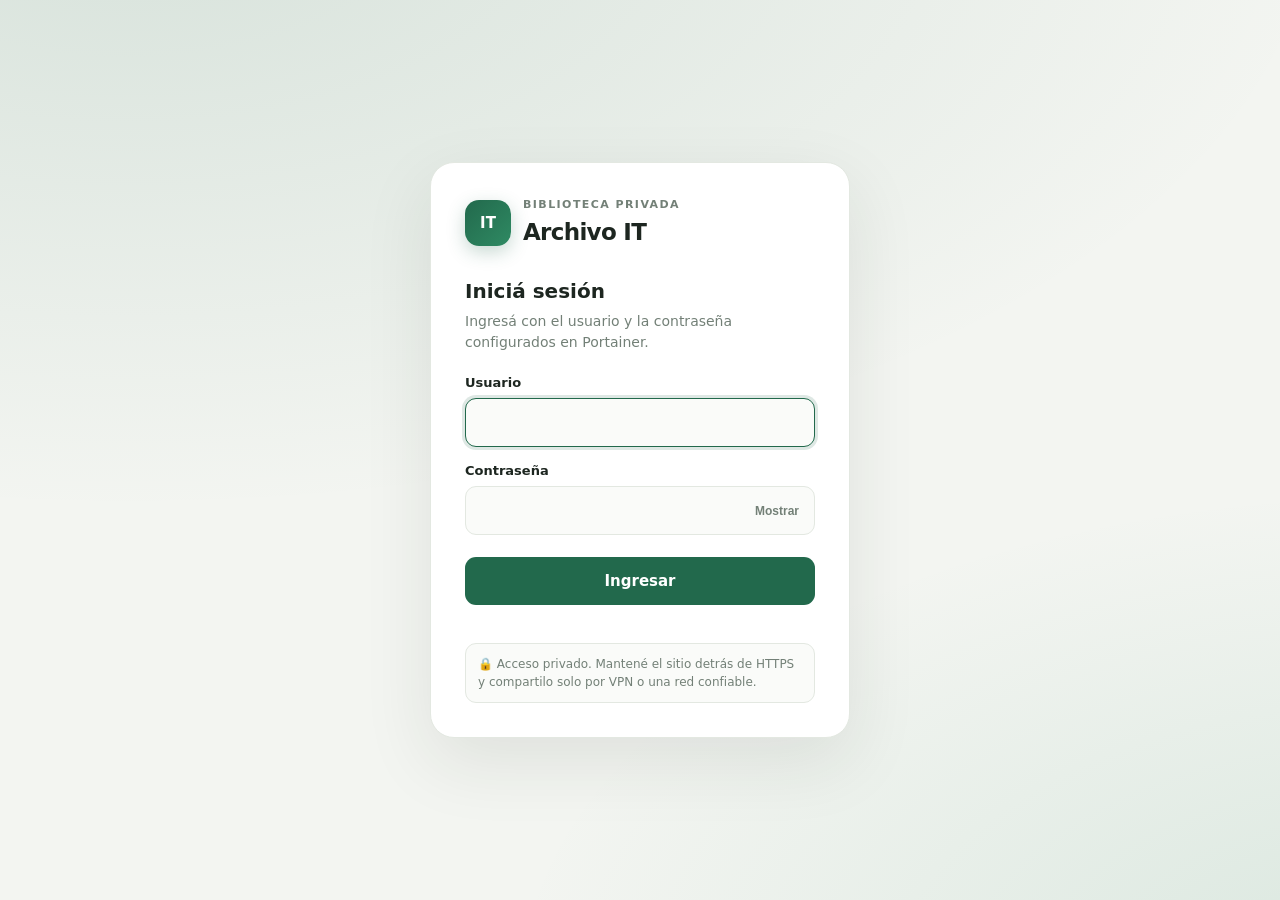
==== public/login.html @ 6c22e68b "Add files via upload" ====
<!doctype html><html lang="es"><head><meta charset="utf-8"><meta name="viewport" content="width=device-width,initial-scale=1"><meta name="color-scheme" content="light dark"><title>Archivo IT · Ingresar</title>
<script>(()=>{const t=localStorage.getItem('aitTheme');document.documentElement.dataset.theme=t||(matchMedia('(prefers-color-scheme: dark)').matches?'dark':'light')})()</script>
<style>
:root{--bg:#f3f5f1;--paper:#fff;--ink:#1d2620;--muted:#738077;--line:#e3e8e1;--field:#fafbf9;--green:#22694c;--green2:#2f8a63;--ring:0 0 0 3px #22694c26;--err:#ad3a2f}
[data-theme=dark]{--bg:#0f1512;--paper:#161e1a;--ink:#e6ece8;--muted:#8d9a92;--line:#27322c;--field:#1b2420;--green:#4fbf8b;--green2:#6fd3a3;--ring:0 0 0 3px #4fbf8b33;--err:#ff8f86}
*{box-sizing:border-box}html{background:var(--bg)}body{margin:0;min-height:100vh;background-attachment:fixed!important;display:grid;place-items:center;background:radial-gradient(1200px 600px at 10% -10%,#22694c22,transparent),radial-gradient(900px 500px at 110% 110%,#2f8a6322,transparent),var(--bg);color:var(--ink);font:15px/1.5 "Segoe UI",system-ui,-apple-system,Arial,sans-serif}
.card{width:min(420px,calc(100% - 32px));padding:34px;background:var(--paper);border:1px solid var(--line);border-radius:24px;box-shadow:0 24px 70px #1d262018;}
.brand{display:flex;gap:12px;align-items:center;margin-bottom:26px}.logo{height:46px;width:46px;display:grid;place-items:center;color:#fff;background:linear-gradient(135deg,var(--green),var(--green2));border-radius:14px;font-weight:800;box-shadow:0 6px 18px #22694c40}.eyebrow{font-size:11px;letter-spacing:.13em;text-transform:uppercase;color:var(--muted);font-weight:700}.brand h1{font-size:23px;margin:2px 0 0;letter-spacing:-.03em}
.card h2{font-size:20px;margin:0 0 5px}.card p{color:var(--muted);margin:0 0 20px;font-size:14px}
label{display:block;font-size:13px;font-weight:650;margin:14px 0 6px}.field{position:relative}
input{width:100%;padding:12px 13px;border:1.5px solid var(--line);border-radius:11px;font:inherit;color:inherit;background:var(--field);outline:none;transition:border-color .15s,box-shadow .15s}input:focus{border-color:var(--green);box-shadow:var(--ring)}
.toggle{position:absolute;right:8px;top:50%;transform:translateY(-50%);border:0;background:transparent;color:var(--muted);font-size:12px;font-weight:650;padding:6px 8px;border-radius:7px;cursor:pointer}.toggle:hover{color:var(--green)}
.caps{font-size:12px;color:#b07a00;margin-top:6px}
button.go{width:100%;padding:13px;border:0;border-radius:11px;background:var(--green);color:#fff;font:inherit;font-weight:700;cursor:pointer;margin-top:22px;transition:transform .12s}[data-theme=dark] button.go{color:#0d1a13}button.go:hover{transform:translateY(-1px)}button.go:disabled{opacity:.65;transform:none}
#msg{min-height:20px;color:var(--err);font-size:13px;margin-top:10px}.private{font-size:12px;color:var(--muted);background:var(--field);border:1px solid var(--line);border-radius:11px;padding:11px 12px;margin-top:8px}.hidden{display:none}
</style></head><body><main class="card"><div class="brand"><div class="logo">IT</div><div><div class="eyebrow">Biblioteca privada</div><h1>Archivo IT</h1></div></div><h2>Iniciá sesión</h2><p>Ingresá con el usuario y la contraseña configurados en Portainer.</p><form id="form"><label for="username">Usuario</label><input id="username" name="username" autocomplete="username" required autofocus><label for="password">Contraseña</label><div class="field"><input id="password" name="password" type="password" autocomplete="current-password" required style="padding-right:74px"><button type="button" class="toggle" id="toggle" aria-label="Mostrar contraseña">Mostrar</button></div><div id="caps" class="caps hidden">⇪ Bloq Mayús está activado</div><button class="go" type="submit">Ingresar</button><div id="msg" role="status"></div></form><div class="private">🔒 Acceso privado. Mantené el sitio detrás de HTTPS y compartilo solo por VPN o una red confiable.</div></main><script>
const pw=document.querySelector('#password');document.querySelector('#toggle').onclick=e=>{const show=pw.type==='password';pw.type=show?'text':'password';e.target.textContent=show?'Ocultar':'Mostrar';pw.focus()};
pw.addEventListener('keyup',e=>document.querySelector('#caps').classList.toggle('hidden',!(e.getModifierState&&e.getModifierState('CapsLock'))));
document.querySelector('#form').addEventListener('submit',async e=>{e.preventDefault();let b=e.target.querySelector('button.go'),msg=document.querySelector('#msg');b.disabled=true;b.textContent='Verificando…';msg.textContent='';try{let r=await fetch('/api/login',{method:'POST',headers:{'Content-Type':'application/json'},body:JSON.stringify({username:e.target.username.value,password:e.target.password.value})});let d=await r.json().catch(()=>({}));if(r.status===429)throw Error('Demasiados intentos. Esperá unos minutos y volvé a probar.');if(!r.ok)throw Error(d.error||'No se pudo ingresar.');location.href='/'+location.search}catch(err){msg.textContent=err.message;pw.select()}finally{b.disabled=false;b.textContent='Ingresar'}});
</script></body></html>
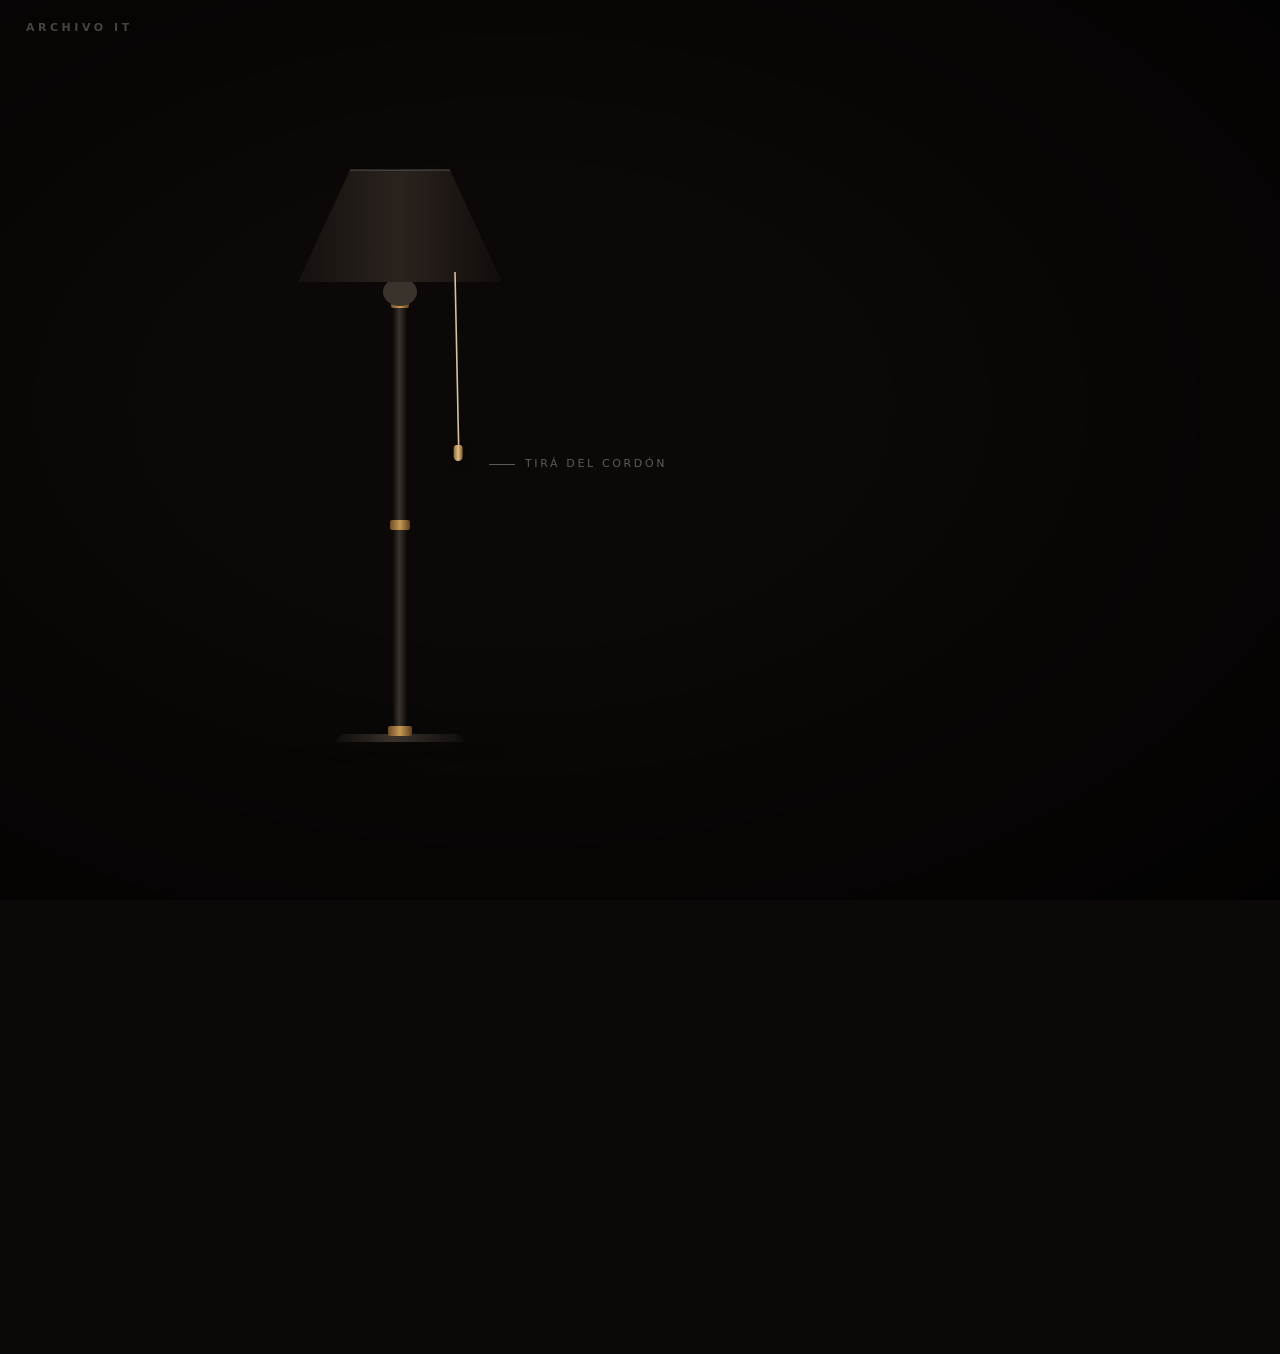
==== commit 0b575f71: "Add files via upload" ====
--- a/public/login.html
+++ b/public/login.html
@@ -1,20 +1,145 @@
-<!doctype html><html lang="es"><head><meta charset="utf-8"><meta name="viewport" content="width=device-width,initial-scale=1"><meta name="color-scheme" content="light dark"><title>Archivo IT · Ingresar</title>
-<script>(()=>{const t=localStorage.getItem('aitTheme');document.documentElement.dataset.theme=t||(matchMedia('(prefers-color-scheme: dark)').matches?'dark':'light')})()</script>
-<style>
-:root{--bg:#f3f5f1;--paper:#fff;--ink:#1d2620;--muted:#738077;--line:#e3e8e1;--field:#fafbf9;--green:#22694c;--green2:#2f8a63;--ring:0 0 0 3px #22694c26;--err:#ad3a2f}
-[data-theme=dark]{--bg:#0f1512;--paper:#161e1a;--ink:#e6ece8;--muted:#8d9a92;--line:#27322c;--field:#1b2420;--green:#4fbf8b;--green2:#6fd3a3;--ring:0 0 0 3px #4fbf8b33;--err:#ff8f86}
-*{box-sizing:border-box}html{background:var(--bg)}body{margin:0;min-height:100vh;background-attachment:fixed!important;display:grid;place-items:center;background:radial-gradient(1200px 600px at 10% -10%,#22694c22,transparent),radial-gradient(900px 500px at 110% 110%,#2f8a6322,transparent),var(--bg);color:var(--ink);font:15px/1.5 "Segoe UI",system-ui,-apple-system,Arial,sans-serif}
-.card{width:min(420px,calc(100% - 32px));padding:34px;background:var(--paper);border:1px solid var(--line);border-radius:24px;box-shadow:0 24px 70px #1d262018;}
-.brand{display:flex;gap:12px;align-items:center;margin-bottom:26px}.logo{height:46px;width:46px;display:grid;place-items:center;color:#fff;background:linear-gradient(135deg,var(--green),var(--green2));border-radius:14px;font-weight:800;box-shadow:0 6px 18px #22694c40}.eyebrow{font-size:11px;letter-spacing:.13em;text-transform:uppercase;color:var(--muted);font-weight:700}.brand h1{font-size:23px;margin:2px 0 0;letter-spacing:-.03em}
-.card h2{font-size:20px;margin:0 0 5px}.card p{color:var(--muted);margin:0 0 20px;font-size:14px}
-label{display:block;font-size:13px;font-weight:650;margin:14px 0 6px}.field{position:relative}
-input{width:100%;padding:12px 13px;border:1.5px solid var(--line);border-radius:11px;font:inherit;color:inherit;background:var(--field);outline:none;transition:border-color .15s,box-shadow .15s}input:focus{border-color:var(--green);box-shadow:var(--ring)}
-.toggle{position:absolute;right:8px;top:50%;transform:translateY(-50%);border:0;background:transparent;color:var(--muted);font-size:12px;font-weight:650;padding:6px 8px;border-radius:7px;cursor:pointer}.toggle:hover{color:var(--green)}
-.caps{font-size:12px;color:#b07a00;margin-top:6px}
-button.go{width:100%;padding:13px;border:0;border-radius:11px;background:var(--green);color:#fff;font:inherit;font-weight:700;cursor:pointer;margin-top:22px;transition:transform .12s}[data-theme=dark] button.go{color:#0d1a13}button.go:hover{transform:translateY(-1px)}button.go:disabled{opacity:.65;transform:none}
-#msg{min-height:20px;color:var(--err);font-size:13px;margin-top:10px}.private{font-size:12px;color:var(--muted);background:var(--field);border:1px solid var(--line);border-radius:11px;padding:11px 12px;margin-top:8px}.hidden{display:none}
-</style></head><body><main class="card"><div class="brand"><div class="logo">IT</div><div><div class="eyebrow">Biblioteca privada</div><h1>Archivo IT</h1></div></div><h2>Iniciá sesión</h2><p>Ingresá con el usuario y la contraseña configurados en Portainer.</p><form id="form"><label for="username">Usuario</label><input id="username" name="username" autocomplete="username" required autofocus><label for="password">Contraseña</label><div class="field"><input id="password" name="password" type="password" autocomplete="current-password" required style="padding-right:74px"><button type="button" class="toggle" id="toggle" aria-label="Mostrar contraseña">Mostrar</button></div><div id="caps" class="caps hidden">⇪ Bloq Mayús está activado</div><button class="go" type="submit">Ingresar</button><div id="msg" role="status"></div></form><div class="private">🔒 Acceso privado. Mantené el sitio detrás de HTTPS y compartilo solo por VPN o una red confiable.</div></main><script>
-const pw=document.querySelector('#password');document.querySelector('#toggle').onclick=e=>{const show=pw.type==='password';pw.type=show?'text':'password';e.target.textContent=show?'Ocultar':'Mostrar';pw.focus()};
-pw.addEventListener('keyup',e=>document.querySelector('#caps').classList.toggle('hidden',!(e.getModifierState&&e.getModifierState('CapsLock'))));
-document.querySelector('#form').addEventListener('submit',async e=>{e.preventDefault();let b=e.target.querySelector('button.go'),msg=document.querySelector('#msg');b.disabled=true;b.textContent='Verificando…';msg.textContent='';try{let r=await fetch('/api/login',{method:'POST',headers:{'Content-Type':'application/json'},body:JSON.stringify({username:e.target.username.value,password:e.target.password.value})});let d=await r.json().catch(()=>({}));if(r.status===429)throw Error('Demasiados intentos. Esperá unos minutos y volvé a probar.');if(!r.ok)throw Error(d.error||'No se pudo ingresar.');location.href='/'+location.search}catch(err){msg.textContent=err.message;pw.select()}finally{b.disabled=false;b.textContent='Ingresar'}});
-</script></body></html>
+<!doctype html><html lang="es"><head><meta charset="utf-8"><meta name="viewport" content="width=device-width,initial-scale=1"><meta name="color-scheme" content="dark"><title>Archivo IT · Ingresar</title>
+<style>
+:root{--bg:#0b0807;--ink:#f3e9dc;--muted:#9a8b7b;--line:#ffffff14;--field:#ffffff08;--amber:#f2a65a;--amber2:#ffcf8a;--err:#ff9d8f;--ring:0 0 0 3px #f2a65a33;--warm:0}
+*{box-sizing:border-box}html,body{height:100%}
+body{margin:0;min-height:100vh;overflow-x:hidden;color:var(--ink);background:var(--bg);font:15px/1.5 "Segoe UI",system-ui,-apple-system,Arial,sans-serif;-webkit-font-smoothing:antialiased}
+/* Habitación: se calienta cuando la lámpara se enciende */
+.room{position:fixed;inset:0;pointer-events:none;background:radial-gradient(900px 700px at 26% 30%,#6b3c1a,transparent 70%),radial-gradient(1200px 500px at 30% 100%,#3a2010,transparent 70%),linear-gradient(#1a100b,#0b0807);opacity:0;transition:opacity 1.1s ease}
+body.on .room{opacity:1}
+.vignette{position:fixed;inset:0;pointer-events:none;background:radial-gradient(ellipse at 40% 45%,transparent 35%,#000a 100%)}
+.studio{position:fixed;top:20px;left:26px;font-size:11px;letter-spacing:.32em;text-transform:uppercase;color:#ffffff40;font-weight:600;z-index:3}
+.scene{position:relative;z-index:2;min-height:100vh;display:grid;grid-template-columns:1fr minmax(320px,440px);align-items:center;gap:40px;max-width:1180px;margin:auto;padding:40px 48px}
+/* Lámpara */
+.lampwrap{position:relative;height:min(640px,86vh);display:flex;justify-content:center}
+.lamp{position:relative;height:100%;aspect-ratio:300/640}
+.lamp svg{position:absolute;inset:0;width:100%;height:100%;overflow:visible}
+.cone{position:absolute;left:50%;top:22.5%;width:1500px;height:120vh;transform:translateX(-50%);clip-path:polygon(47% 0,53% 0,100% 82%,0 82%);background:linear-gradient(#ffc27a55,#ffb26a22 40%,transparent 80%);opacity:0;transition:opacity .9s ease;pointer-events:none;filter:blur(2px)}
+body.on .cone{opacity:1}
+.shade-glow{opacity:0;transition:opacity .6s ease}body.on .shade-glow{opacity:1}
+.shade-dark{transition:opacity .6s ease}body.on .shade-dark{opacity:0}
+.bulb{fill:#3a332c;transition:fill .4s ease,filter .4s ease}body.on .bulb{fill:#fff1cf;filter:drop-shadow(0 0 14px #ffd28a) drop-shadow(0 0 40px #ffb366)}
+.halo{opacity:0;transition:opacity .8s ease}body.on .halo{opacity:1}
+.floor{opacity:.25;transition:opacity .8s ease}body.on .floor{opacity:1}
+/* Cordón */
+.cord{position:absolute;left:68.3%;top:22.2%;width:44px;margin-left:-22px;height:calc(28% + 40px);cursor:grab;touch-action:none;background:none;border:0;padding:0;border-radius:12px}
+.cord:active{cursor:grabbing}.cord:focus-visible{outline:none;box-shadow:var(--ring)}
+.cord svg{position:absolute;inset:0;width:100%;height:100%;overflow:visible}
+.hint{position:absolute;left:calc(68.3% + 34px);top:calc(50% + 6px);white-space:nowrap;font-size:11px;letter-spacing:.24em;text-transform:uppercase;color:#ffffff55;display:flex;align-items:center;gap:10px;pointer-events:none;transition:color .6s}
+.hint:before{content:"";width:26px;height:1px;background:currentColor}
+body.on .hint{color:#ffffff38}
+.dust{position:absolute;inset:0;pointer-events:none;opacity:0;transition:opacity 1s}body.on .dust{opacity:1}
+.dust i{position:absolute;width:2px;height:2px;border-radius:50%;background:#ffd9a8;opacity:.0;animation:float 9s linear infinite}
+@keyframes float{0%{transform:translate(0,0);opacity:0}15%{opacity:.7}85%{opacity:.5}100%{transform:translate(30px,-140px);opacity:0}}
+/* Tarjeta de acceso */
+.card{position:relative;padding:34px 34px 26px;border-radius:22px;background:linear-gradient(#1e1612e6,#140f0ce6);border:1px solid var(--line);box-shadow:0 30px 80px #000a,inset 0 1px 0 #ffffff0d;backdrop-filter:blur(10px);opacity:0;transform:translateX(28px) scale(.98);filter:blur(6px);visibility:hidden;transition:opacity .8s ease .25s,transform .8s cubic-bezier(.2,.8,.2,1) .25s,filter .8s ease .25s,visibility 0s linear 1.05s}
+body.on .card{opacity:1;transform:none;filter:none;visibility:visible;transition-delay:.35s,.35s,.35s,0s}
+.eyebrow{font-size:11px;letter-spacing:.22em;text-transform:uppercase;color:var(--amber);opacity:.75;font-weight:700}
+.card h1{font:400 40px/1.08 Georgia,"Times New Roman",serif;letter-spacing:-.02em;margin:10px 0 22px}.card h1 em{display:block;color:#ffffffa0}
+label{display:block;font-size:11px;letter-spacing:.16em;text-transform:uppercase;font-weight:650;color:var(--muted);margin:16px 0 7px}
+.field{position:relative}.field .ico{position:absolute;left:14px;top:50%;transform:translateY(-50%);color:var(--muted);font-size:14px;pointer-events:none}
+input{width:100%;padding:13px 14px 13px 38px;border:1px solid var(--line);border-radius:12px;font:inherit;color:inherit;background:var(--field);outline:none;transition:border-color .15s,box-shadow .15s,background .15s}
+input:focus{border-color:#f2a65a99;box-shadow:var(--ring);background:#ffffff0c}input::placeholder{color:#ffffff40}
+.toggle{position:absolute;right:8px;top:50%;transform:translateY(-50%);border:0;background:transparent;color:var(--muted);font-size:11px;letter-spacing:.12em;text-transform:uppercase;font-weight:700;padding:6px 8px;border-radius:7px;cursor:pointer}.toggle:hover{color:var(--amber2)}
+.caps{font-size:12px;color:#e7b25a;margin-top:6px}
+button.go{width:100%;padding:14px;border:0;border-radius:12px;background:linear-gradient(#ffc27a,#ec9440);color:#2a1606;font:inherit;font-weight:700;cursor:pointer;margin-top:24px;box-shadow:0 10px 30px #f2a65a40,inset 0 1px 0 #fff6;transition:transform .12s,box-shadow .2s}
+button.go:hover{transform:translateY(-1px);box-shadow:0 14px 36px #f2a65a55,inset 0 1px 0 #fff6}button.go:disabled{opacity:.65;transform:none}
+#msg{min-height:20px;color:var(--err);font-size:13px;margin-top:10px}
+.private{font-size:12px;color:var(--muted);border-top:1px solid var(--line);padding-top:14px;margin-top:8px}.hidden{display:none}
+.sr{position:absolute;width:1px;height:1px;overflow:hidden;clip:rect(0 0 0 0)}
+@media (max-width:860px){.scene{grid-template-columns:minmax(0,1fr);gap:0;padding:56px 16px 30px}.card{padding:28px 22px 22px}.card h1{font-size:30px}.hint{left:50%;top:auto;bottom:-30px;transform:translateX(-50%)}.hint:before{display:none}.lampwrap{height:46vh;min-height:300px}.card{transform:translateY(24px)}body.on .lampwrap{height:34vh}.lampwrap{transition:height .7s ease}.hint{font-size:10px}}
+@media (prefers-reduced-motion:reduce){*,*:before,*:after{transition-duration:.01s!important;animation:none!important}}
+</style></head><body>
+<div class="room"></div><div class="vignette"></div><div class="studio">Archivo IT</div>
+<main class="scene">
+  <div class="lampwrap"><div class="lamp" id="lamp">
+    <div class="cone"></div>
+    <svg viewBox="0 0 300 640" aria-hidden="true">
+      <defs>
+        <linearGradient id="shOff" x1="0" x2="1"><stop offset="0" stop-color="#15110f"/><stop offset=".5" stop-color="#2a221d"/><stop offset="1" stop-color="#110d0b"/></linearGradient>
+        <linearGradient id="shOn" x1="0" x2="1"><stop offset="0" stop-color="#d98c45"/><stop offset=".45" stop-color="#ffd59c"/><stop offset="1" stop-color="#c97a36"/></linearGradient>
+        <linearGradient id="rim" x1="0" x2="1"><stop offset="0" stop-color="#ffcf8a"/><stop offset=".5" stop-color="#fff2d6"/><stop offset="1" stop-color="#ffcf8a"/></linearGradient>
+        <linearGradient id="pole" x1="0" x2="1"><stop offset="0" stop-color="#0d0b0a"/><stop offset=".45" stop-color="#3b322c"/><stop offset="1" stop-color="#0d0b0a"/></linearGradient>
+        <linearGradient id="brass" x1="0" x2="1"><stop offset="0" stop-color="#6b4b22"/><stop offset=".5" stop-color="#c79a55"/><stop offset="1" stop-color="#5a3d1a"/></linearGradient>
+        <radialGradient id="haloG"><stop offset="0" stop-color="#ffd59c" stop-opacity=".55"/><stop offset="1" stop-color="#ffb366" stop-opacity="0"/></radialGradient>
+        <radialGradient id="floorG"><stop offset="0" stop-color="#000" stop-opacity=".7"/><stop offset="1" stop-color="#000" stop-opacity="0"/></radialGradient>
+      </defs>
+      <ellipse class="halo" cx="150" cy="110" rx="190" ry="150" fill="url(#haloG)"/>
+      <ellipse class="floor" cx="150" cy="622" rx="120" ry="14" fill="url(#floorG)"/>
+      <!-- poste -->
+      <rect x="143" y="150" width="14" height="455" rx="4" fill="url(#pole)"/>
+      <rect x="140" y="390" width="20" height="10" rx="2" fill="url(#brass)"/>
+      <rect x="141" y="170" width="18" height="8" rx="2" fill="url(#brass)"/>
+      <!-- base -->
+      <ellipse cx="150" cy="612" rx="62" ry="11" fill="#090706"/>
+      <path d="M92 604h116l8 8H84z" fill="url(#pole)"/>
+      <rect x="138" y="596" width="24" height="10" rx="2" fill="url(#brass)"/>
+      <!-- foco -->
+      <ellipse class="bulb" cx="150" cy="162" rx="17" ry="14"/>
+      <!-- pantalla -->
+      <path class="shade-dark" d="M100 40h100l52 112H48z" fill="url(#shOff)"/>
+      <path class="shade-glow" d="M100 40h100l52 112H48z" fill="url(#shOn)"/>
+      <ellipse class="shade-glow" cx="150" cy="152" rx="102" ry="7" fill="url(#rim)"/>
+      <path d="M100 40h100" stroke="#ffffff22" stroke-width="2"/>
+    </svg>
+    <button class="cord" id="cord" type="button" aria-pressed="false" aria-label="Tirar del cordón para encender la luz">
+      <svg viewBox="0 0 44 200" preserveAspectRatio="none" aria-hidden="true"><path id="cordPath" d="M22 0 L22 160" stroke="#d8c3a0" stroke-width="1.6" fill="none" vector-effect="non-scaling-stroke"/></svg>
+      <span id="knob" style="position:absolute;left:50%;top:0;width:9px;height:16px;margin-left:-4.5px;border-radius:4px 4px 6px 6px;background:linear-gradient(90deg,#8a6a3e,#e0be82,#7a5a30);box-shadow:0 2px 6px #0008"></span>
+    </button>
+    <div class="hint" id="hint">Tirá del cordón</div>
+    <div class="dust" id="dust"></div>
+  </div></div>
+
+  <section class="card" id="card" aria-labelledby="t" inert>
+    <div class="eyebrow">Biblioteca privada · Archivo IT</div>
+    <h1 id="t">Bienvenido de nuevo.<em>Pasá y ponete cómodo.</em></h1>
+    <form id="form">
+      <label for="username">Usuario</label>
+      <div class="field"><span class="ico">👤</span><input id="username" name="username" autocomplete="username" placeholder="tu usuario" required></div>
+      <label for="password">Contraseña</label>
+      <div class="field"><span class="ico">🔒</span><input id="password" name="password" type="password" autocomplete="current-password" placeholder="••••••••••" required style="padding-right:84px"><button type="button" class="toggle" id="toggle" aria-label="Mostrar contraseña">Mostrar</button></div>
+      <div id="caps" class="caps hidden">⇪ Bloq Mayús está activado</div>
+      <button class="go" type="submit">Ingresar</button>
+      <div id="msg" role="status"></div>
+    </form>
+    <div class="private">Acceso privado. Mantené el sitio detrás de HTTPS y compartilo solo por VPN o una red confiable.</div>
+  </section>
+</main>
+<p class="sr" aria-live="polite" id="live"></p>
+<script>
+(()=>{
+const body=document.body,cord=document.querySelector('#cord'),path=document.querySelector('#cordPath'),knob=document.querySelector('#knob'),
+hint=document.querySelector('#hint'),card=document.querySelector('#card'),live=document.querySelector('#live'),user=document.querySelector('#username');
+const reduce=matchMedia('(prefers-reduced-motion: reduce)').matches;
+// partículas de polvo dentro del haz de luz
+const dust=document.querySelector('#dust');for(let i=0;i<26;i++){const d=document.createElement('i');d.style.left=(30+Math.random()*80)+'%';d.style.top=(30+Math.random()*60)+'%';d.style.animationDelay=(-Math.random()*9)+'s';d.style.animationDuration=(7+Math.random()*6)+'s';dust.appendChild(d)}
+// geometría del cordón (en unidades del viewBox 44x200)
+const REST=160,MAX=60;let pull=0,raf=0;
+function draw(p,sway){const end=REST+p,cx=22+(sway||0);path.setAttribute('d',`M22 0 Q${22+(sway||0)*.5} ${end/2} ${cx} ${end}`);
+  const h=cord.clientHeight||1;knob.style.top=(end/200*h-2)+'px';knob.style.transform=`translateX(${(sway||0)*cord.clientWidth/44}px)`}
+draw(0);addEventListener('resize',()=>draw(pull));
+function spring(from){cancelAnimationFrame(raf);if(reduce){pull=0;draw(0);return}let t=0;const step=()=>{t+=1/60;const p=from*Math.exp(-6*t)*Math.cos(14*t),s=6*Math.exp(-3*t)*Math.sin(9*t);pull=p;draw(p,s);if(t<1.6)raf=requestAnimationFrame(step);else{pull=0;draw(0)}};step()}
+function setLamp(on){body.classList.toggle('on',on);cord.setAttribute('aria-pressed',on);cord.setAttribute('aria-label',on?'Tirar del cordón para apagar la luz':'Tirar del cordón para encender la luz');
+  hint.textContent=on?'Tirá de nuevo para apagar':'Tirá del cordón';
+  if(on){card.removeAttribute('inert');setTimeout(()=>user.focus({preventScroll:true}),reduce?0:700)}else card.setAttribute('inert','');
+  live.textContent=on?'Luz encendida. Formulario de acceso visible.':'Luz apagada.';try{sessionStorage.setItem('aitLamp',on?'1':'0')}catch{}}
+const toggle=()=>setLamp(!body.classList.contains('on'));
+// arrastre con mouse o dedo
+let startY=null,moved=false;
+cord.addEventListener('pointerdown',e=>{startY=e.clientY;moved=false;cancelAnimationFrame(raf);cord.setPointerCapture(e.pointerId)});
+cord.addEventListener('pointermove',e=>{if(startY===null)return;const dy=e.clientY-startY;if(Math.abs(dy)>3)moved=true;const scale=200/(cord.clientHeight||200);pull=Math.max(0,Math.min(MAX,dy*scale*.8));draw(pull)});
+const release=()=>{if(startY===null)return;startY=null;const p=pull;if(!moved||p>MAX*.35)toggle();spring(Math.max(p,moved?p:MAX*.6))};
+cord.addEventListener('pointerup',release);cord.addEventListener('pointercancel',release);
+cord.addEventListener('keydown',e=>{if(e.key==='Enter'||e.key===' '){e.preventDefault();toggle();spring(MAX*.6)}});
+cord.addEventListener('click',e=>{if(e.detail===0){}}); // el teclado se maneja en keydown
+// atajo: cualquier tecla con la luz apagada (excepto Tab) la enciende; Esc la apaga si el formulario está vacío
+addEventListener('keydown',e=>{if(e.target===cord)return;const on=body.classList.contains('on');
+  if(!on&&e.key!=='Tab'&&!e.metaKey&&!e.ctrlKey&&!e.altKey&&e.key.length===1){toggle();spring(MAX*.6)}});
+// si ya la encendió en esta pestaña (p. ej. tras un error), mantenerla encendida
+try{if(sessionStorage.getItem('aitLamp')==='1')setLamp(true)}catch{}
+if(!body.classList.contains('on'))setTimeout(()=>{if(!body.classList.contains('on'))spring(MAX*.25)},1400); // pequeño balanceo como invitación
+})();
+// --- lógica original de inicio de sesión ---
+const pw=document.querySelector('#password');document.querySelector('#toggle').onclick=e=>{const show=pw.type==='password';pw.type=show?'text':'password';e.target.textContent=show?'Ocultar':'Mostrar';pw.focus()};
+pw.addEventListener('keyup',e=>document.querySelector('#caps').classList.toggle('hidden',!(e.getModifierState&&e.getModifierState('CapsLock'))));
+document.querySelector('#form').addEventListener('submit',async e=>{e.preventDefault();let b=e.target.querySelector('button.go'),msg=document.querySelector('#msg');b.disabled=true;b.textContent='Verificando…';msg.textContent='';try{let r=await fetch('/api/login',{method:'POST',headers:{'Content-Type':'application/json'},body:JSON.stringify({username:e.target.username.value,password:e.target.password.value})});let d=await r.json().catch(()=>({}));if(r.status===429)throw Error('Demasiados intentos. Esperá unos minutos y volvé a probar.');if(!r.ok)throw Error(d.error||'No se pudo ingresar.');try{sessionStorage.removeItem('aitLamp')}catch{}location.href=location.pathname+location.search}catch(err){msg.textContent=err.message;pw.select()}finally{b.disabled=false;b.textContent='Ingresar'}});
+</script></body></html>
